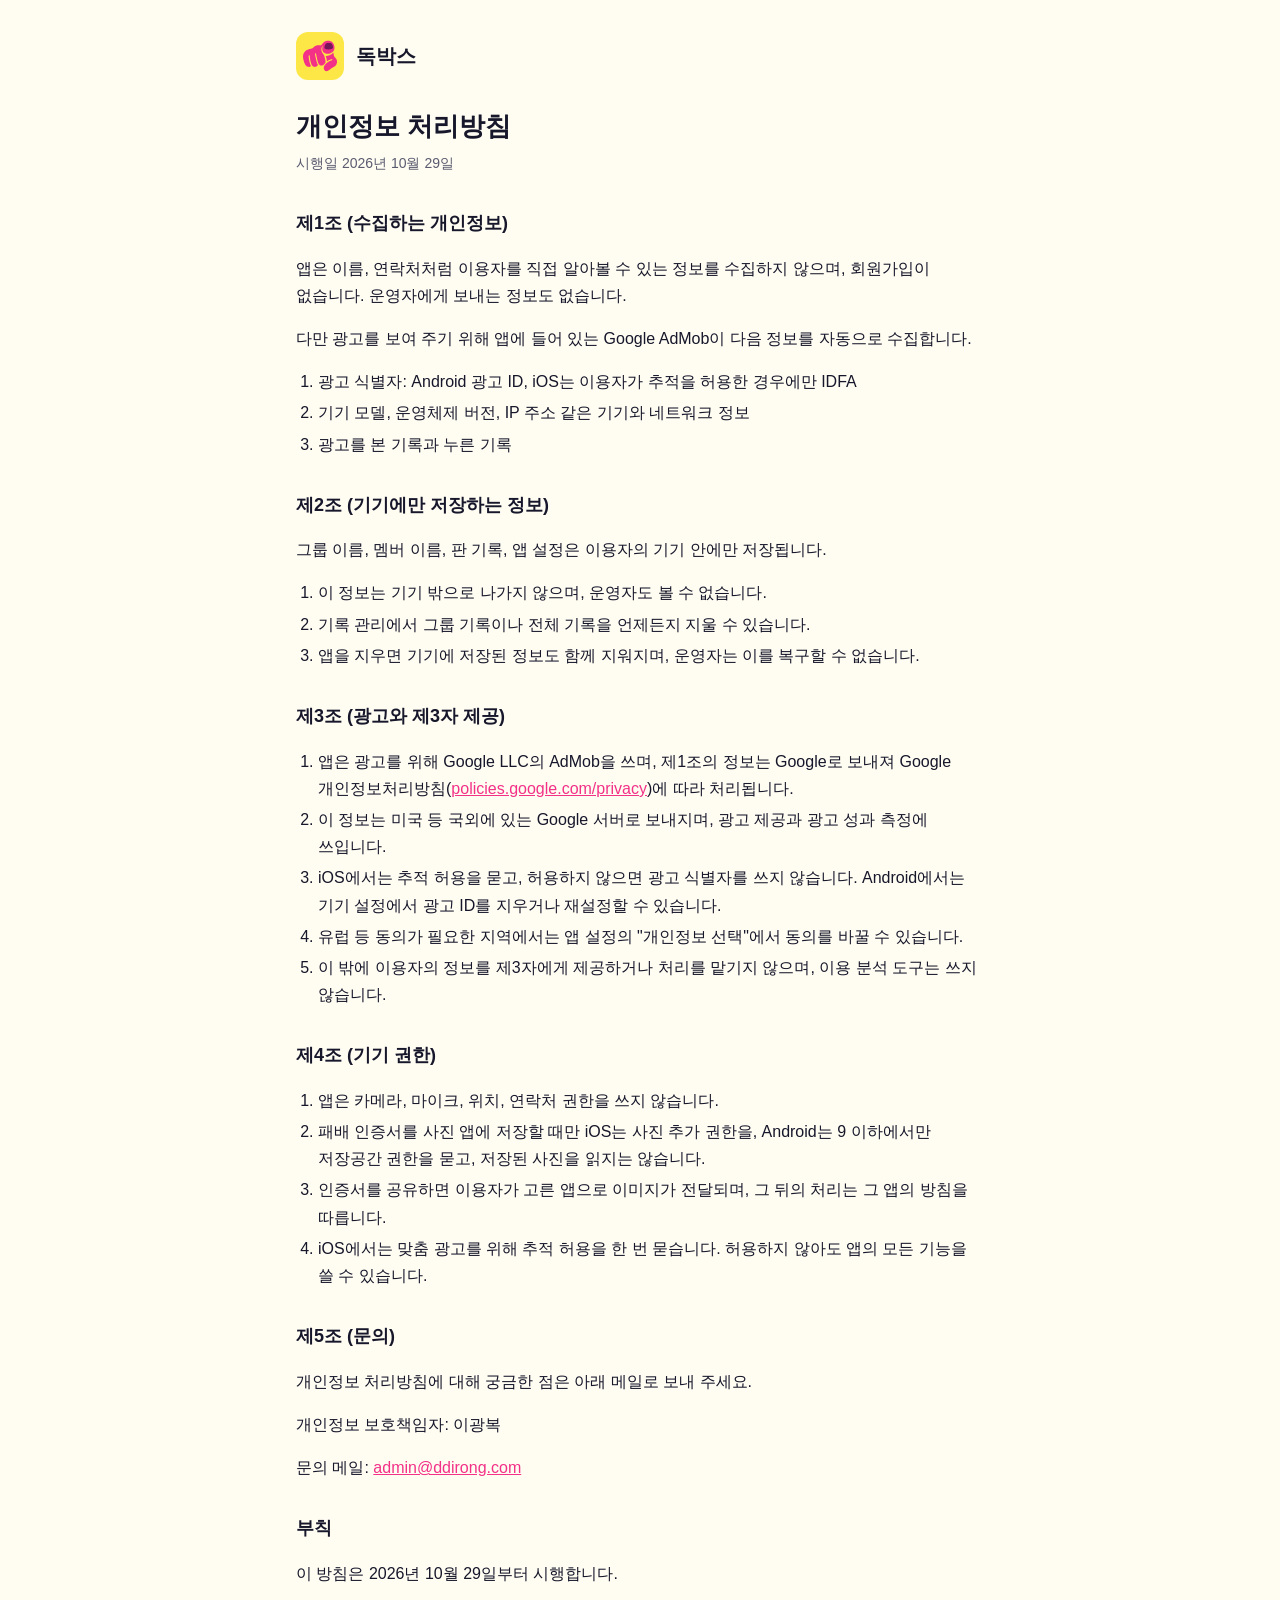
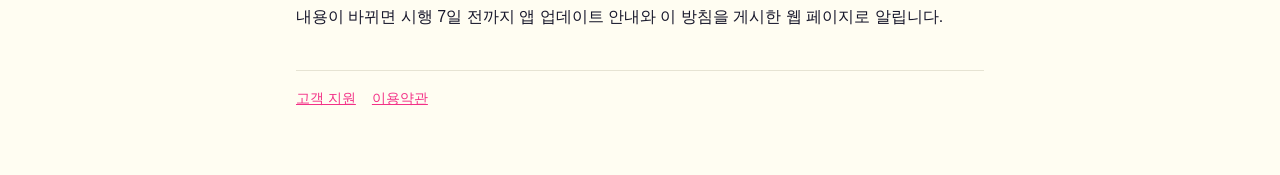
==== privacy.html @ 703f6ba3 "독박스 고객 지원, 개인정보 처리방침, 이용약관 페이지 Co-Authored-By: Claude Opus 5.5 <noreply@anthropic.com>" ====
<!doctype html>
<html lang="ko">
<head>
<meta charset="utf-8">
<meta name="viewport" content="width=device-width, initial-scale=1">
<title>독박스 개인정보 처리방침</title>
<link rel="icon" href="logo.svg">
<link rel="stylesheet" href="style.css">
</head>
<body>
<main>
<header><img src="logo.svg" alt=""><a href="./">독박스</a></header>
<h1>개인정보 처리방침</h1>
<p class="meta">시행일 2026년 10월 29일</p>

<h2>제1조 (수집하는 개인정보)</h2>
<p>앱은 이름, 연락처처럼 이용자를 직접 알아볼 수 있는 정보를 수집하지 않으며, 회원가입이 없습니다. 운영자에게 보내는 정보도 없습니다.</p>
<p>다만 광고를 보여 주기 위해 앱에 들어 있는 Google AdMob이 다음 정보를 자동으로 수집합니다.</p>
<ol>
<li>광고 식별자: Android 광고 ID, iOS는 이용자가 추적을 허용한 경우에만 IDFA</li>
<li>기기 모델, 운영체제 버전, IP 주소 같은 기기와 네트워크 정보</li>
<li>광고를 본 기록과 누른 기록</li>
</ol>

<h2>제2조 (기기에만 저장하는 정보)</h2>
<p>그룹 이름, 멤버 이름, 판 기록, 앱 설정은 이용자의 기기 안에만 저장됩니다.</p>
<ol>
<li>이 정보는 기기 밖으로 나가지 않으며, 운영자도 볼 수 없습니다.</li>
<li>기록 관리에서 그룹 기록이나 전체 기록을 언제든지 지울 수 있습니다.</li>
<li>앱을 지우면 기기에 저장된 정보도 함께 지워지며, 운영자는 이를 복구할 수 없습니다.</li>
</ol>

<h2>제3조 (광고와 제3자 제공)</h2>
<ol>
<li>앱은 광고를 위해 Google LLC의 AdMob을 쓰며, 제1조의 정보는 Google로 보내져 Google 개인정보처리방침(<a href="https://policies.google.com/privacy">policies.google.com/privacy</a>)에 따라 처리됩니다.</li>
<li>이 정보는 미국 등 국외에 있는 Google 서버로 보내지며, 광고 제공과 광고 성과 측정에 쓰입니다.</li>
<li>iOS에서는 추적 허용을 묻고, 허용하지 않으면 광고 식별자를 쓰지 않습니다. Android에서는 기기 설정에서 광고 ID를 지우거나 재설정할 수 있습니다.</li>
<li>유럽 등 동의가 필요한 지역에서는 앱 설정의 "개인정보 선택"에서 동의를 바꿀 수 있습니다.</li>
<li>이 밖에 이용자의 정보를 제3자에게 제공하거나 처리를 맡기지 않으며, 이용 분석 도구는 쓰지 않습니다.</li>
</ol>

<h2>제4조 (기기 권한)</h2>
<ol>
<li>앱은 카메라, 마이크, 위치, 연락처 권한을 쓰지 않습니다.</li>
<li>패배 인증서를 사진 앱에 저장할 때만 iOS는 사진 추가 권한을, Android는 9 이하에서만 저장공간 권한을 묻고, 저장된 사진을 읽지는 않습니다.</li>
<li>인증서를 공유하면 이용자가 고른 앱으로 이미지가 전달되며, 그 뒤의 처리는 그 앱의 방침을 따릅니다.</li>
<li>iOS에서는 맞춤 광고를 위해 추적 허용을 한 번 묻습니다. 허용하지 않아도 앱의 모든 기능을 쓸 수 있습니다.</li>
</ol>

<h2>제5조 (문의)</h2>
<p>개인정보 처리방침에 대해 궁금한 점은 아래 메일로 보내 주세요.</p>
<p>개인정보 보호책임자: 이광복</p>
<p>문의 메일: <a href="mailto:admin@ddirong.com">admin@ddirong.com</a></p>

<h2>부칙</h2>
<p>이 방침은 2026년 10월 29일부터 시행합니다.</p>
<p>내용이 바뀌면 시행 7일 전까지 앱 업데이트 안내와 이 방침을 게시한 웹 페이지로 알립니다.</p>

<nav>
<a href="./">고객 지원</a>
<a href="terms.html">이용약관</a>
</nav>
</main>
</body>
</html>
---- style.css ----
:root {
  --bg: #fffdf2;
  --ink: #17172b;
  --muted: #5b5b70;
  --accent: #f33187;
  --brand: #fde747;
  --line: #e6e3d3;
}
* { box-sizing: border-box; }
body {
  margin: 0;
  background: var(--bg);
  color: var(--ink);
  font-family: -apple-system, BlinkMacSystemFont, "Apple SD Gothic Neo", "Noto Sans KR", sans-serif;
  line-height: 1.7;
  word-break: keep-all;
}
main { max-width: 720px; margin: 0 auto; padding: 32px 16px 64px; }
header { display: flex; align-items: center; gap: 12px; margin-bottom: 24px; }
header img { width: 48px; height: 48px; border-radius: 12px; }
header a { color: inherit; text-decoration: none; font-weight: 800; font-size: 20px; }
h1 { font-size: 26px; margin: 0 0 4px; }
h2 { font-size: 18px; margin: 32px 0 8px; }
.meta { color: var(--muted); font-size: 14px; margin: 0 0 24px; }
ol, ul { padding-left: 22px; }
li { margin: 4px 0; }
a { color: var(--accent); }
nav { margin-top: 40px; padding-top: 16px; border-top: 1px solid var(--line); font-size: 14px; display: flex; gap: 16px; flex-wrap: wrap; }
.card { background: #fff; border: 1px solid var(--line); border-radius: 16px; padding: 20px; margin: 16px 0; }
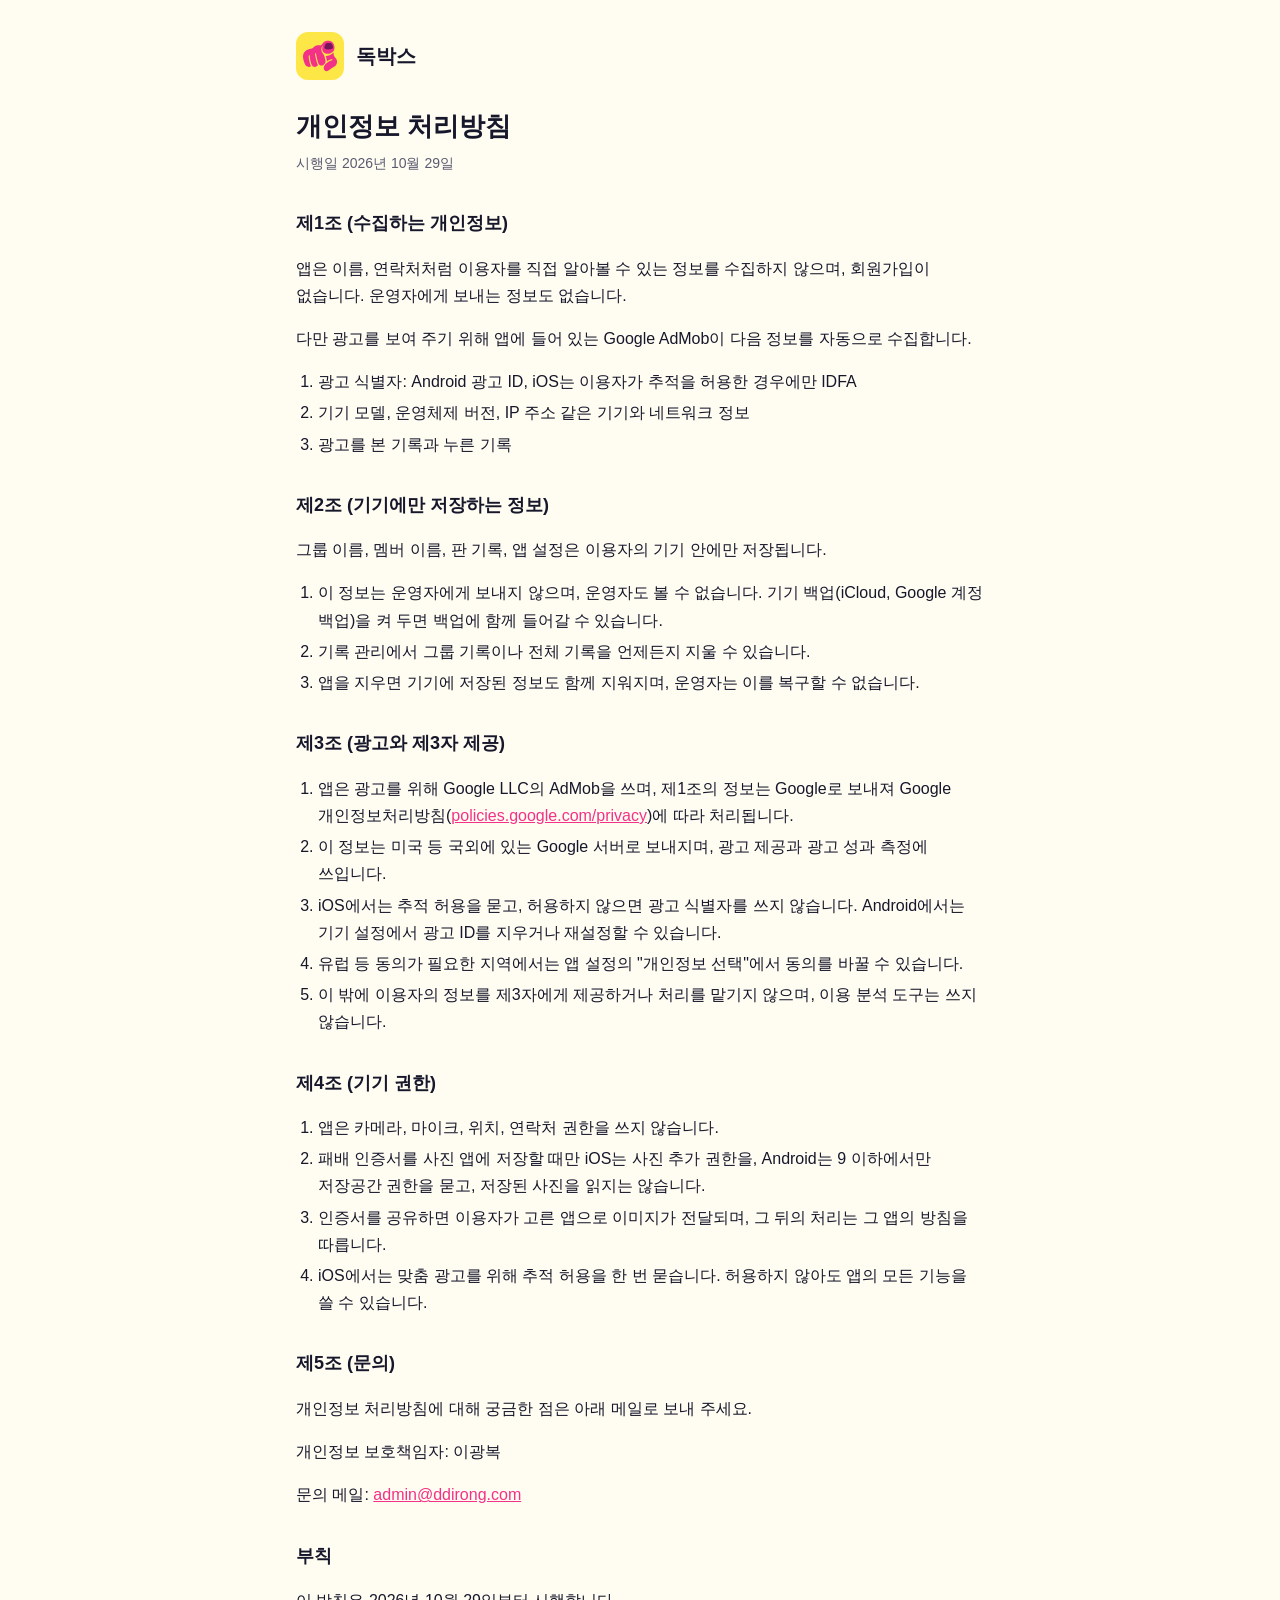
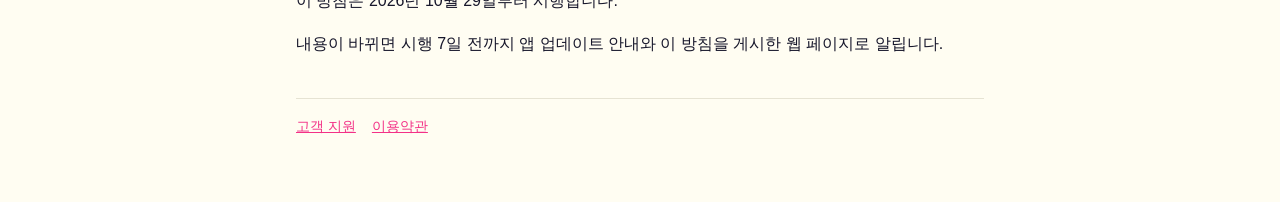
==== commit 54d30009: "약관 제2조 3항, 방침 제2조 백업 문구, 지원 페이지 답변 수정 Co-Authored-By: Claude Opus 5.5 <noreply@anthropic.com>" ====
--- a/privacy.html
+++ b/privacy.html
@@ -25,7 +25,7 @@
 <h2>제2조 (기기에만 저장하는 정보)</h2>
 <p>그룹 이름, 멤버 이름, 판 기록, 앱 설정은 이용자의 기기 안에만 저장됩니다.</p>
 <ol>
-<li>이 정보는 기기 밖으로 나가지 않으며, 운영자도 볼 수 없습니다.</li>
+<li>이 정보는 운영자에게 보내지 않으며, 운영자도 볼 수 없습니다. 기기 백업(iCloud, Google 계정 백업)을 켜 두면 백업에 함께 들어갈 수 있습니다.</li>
 <li>기록 관리에서 그룹 기록이나 전체 기록을 언제든지 지울 수 있습니다.</li>
 <li>앱을 지우면 기기에 저장된 정보도 함께 지워지며, 운영자는 이를 복구할 수 없습니다.</li>
 </ol>
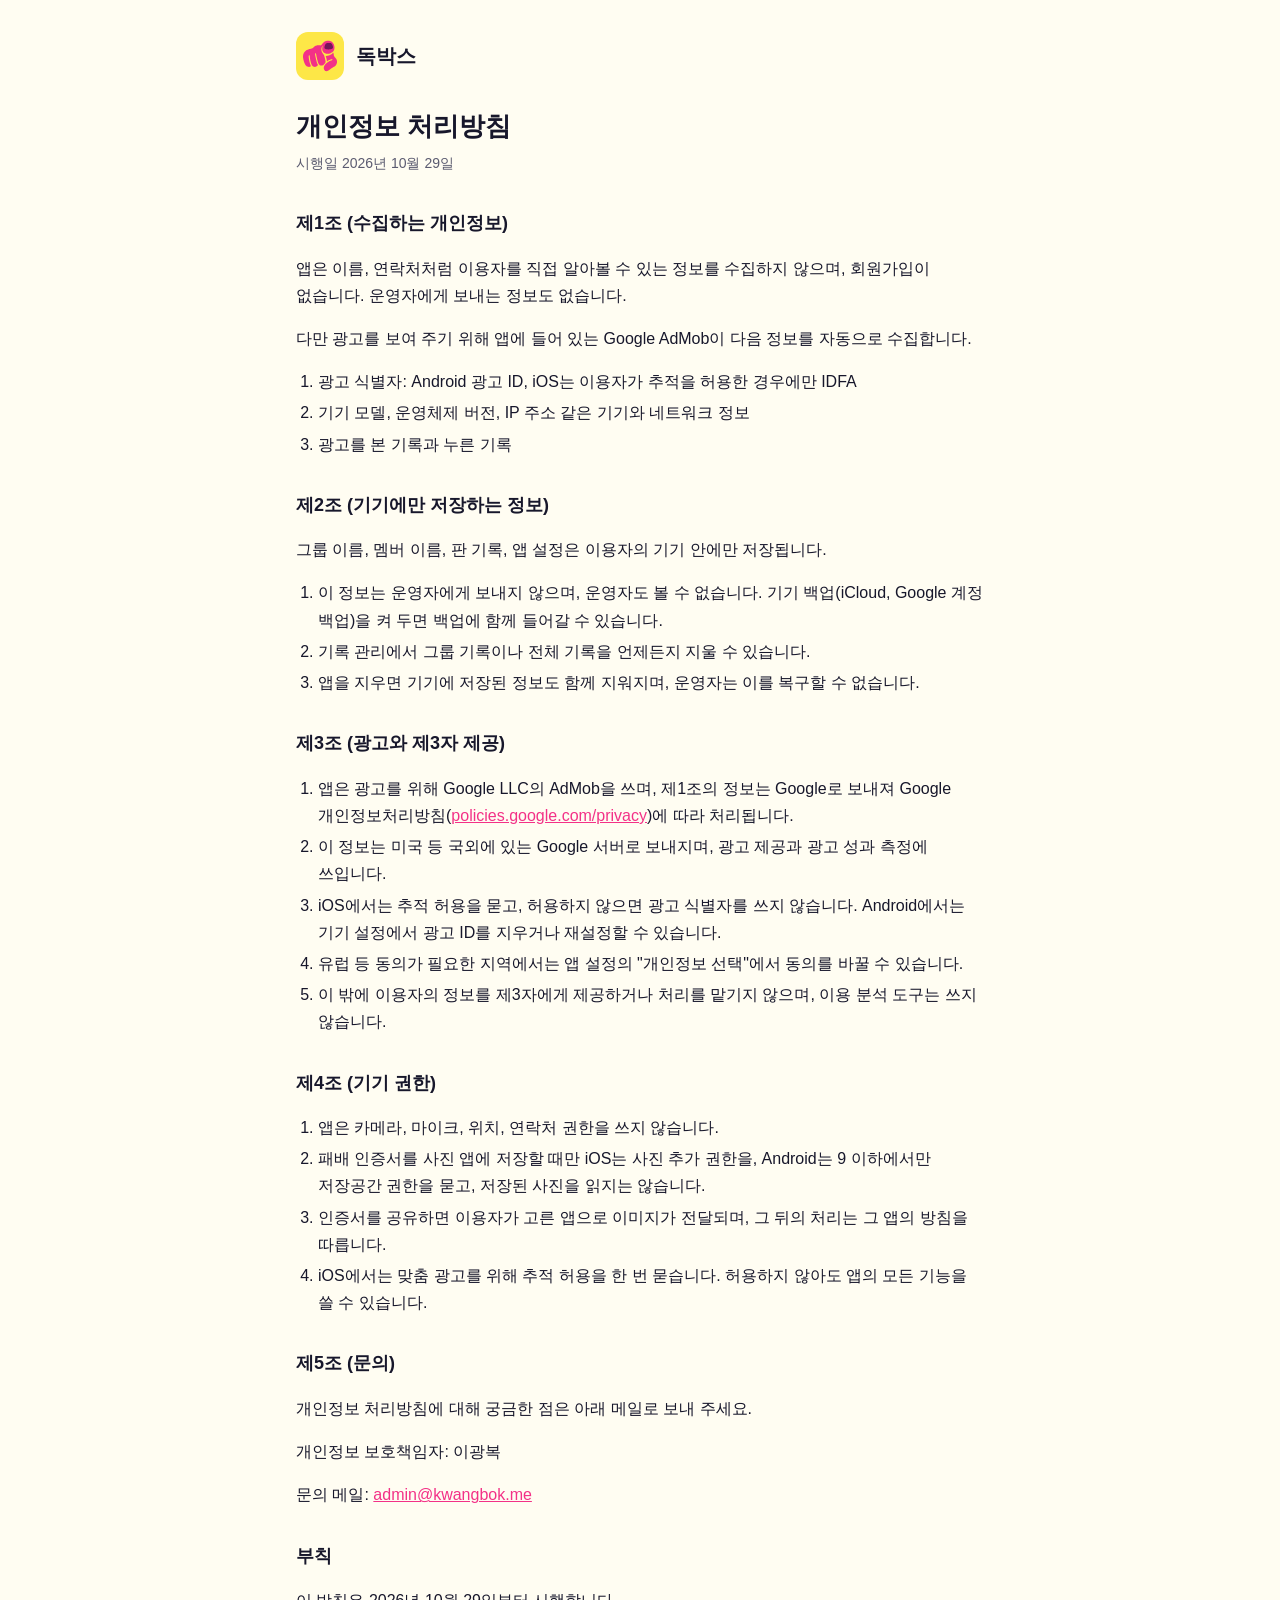
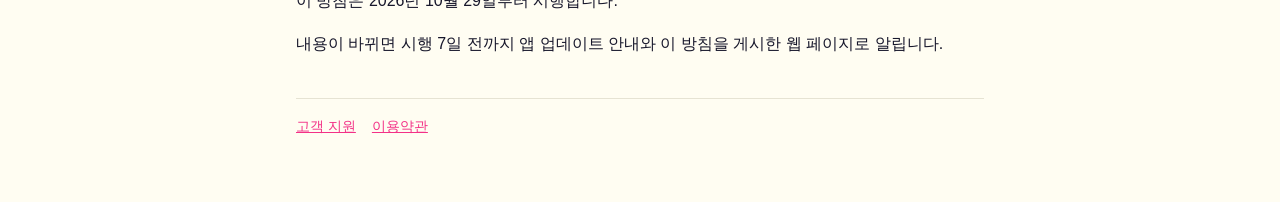
==== commit 0bbb2a00: "문의 메일을 admin@kwangbok.me 로 Co-Authored-By: Claude Opus 5.5 <noreply@anthropic.com>" ====
--- a/privacy.html
+++ b/privacy.html
@@ -50,7 +50,7 @@
 <h2>제5조 (문의)</h2>
 <p>개인정보 처리방침에 대해 궁금한 점은 아래 메일로 보내 주세요.</p>
 <p>개인정보 보호책임자: 이광복</p>
-<p>문의 메일: <a href="mailto:admin@ddirong.com">admin@ddirong.com</a></p>
+<p>문의 메일: <a href="mailto:admin@kwangbok.me">admin@kwangbok.me</a></p>
 
 <h2>부칙</h2>
 <p>이 방침은 2026년 10월 29일부터 시행합니다.</p>
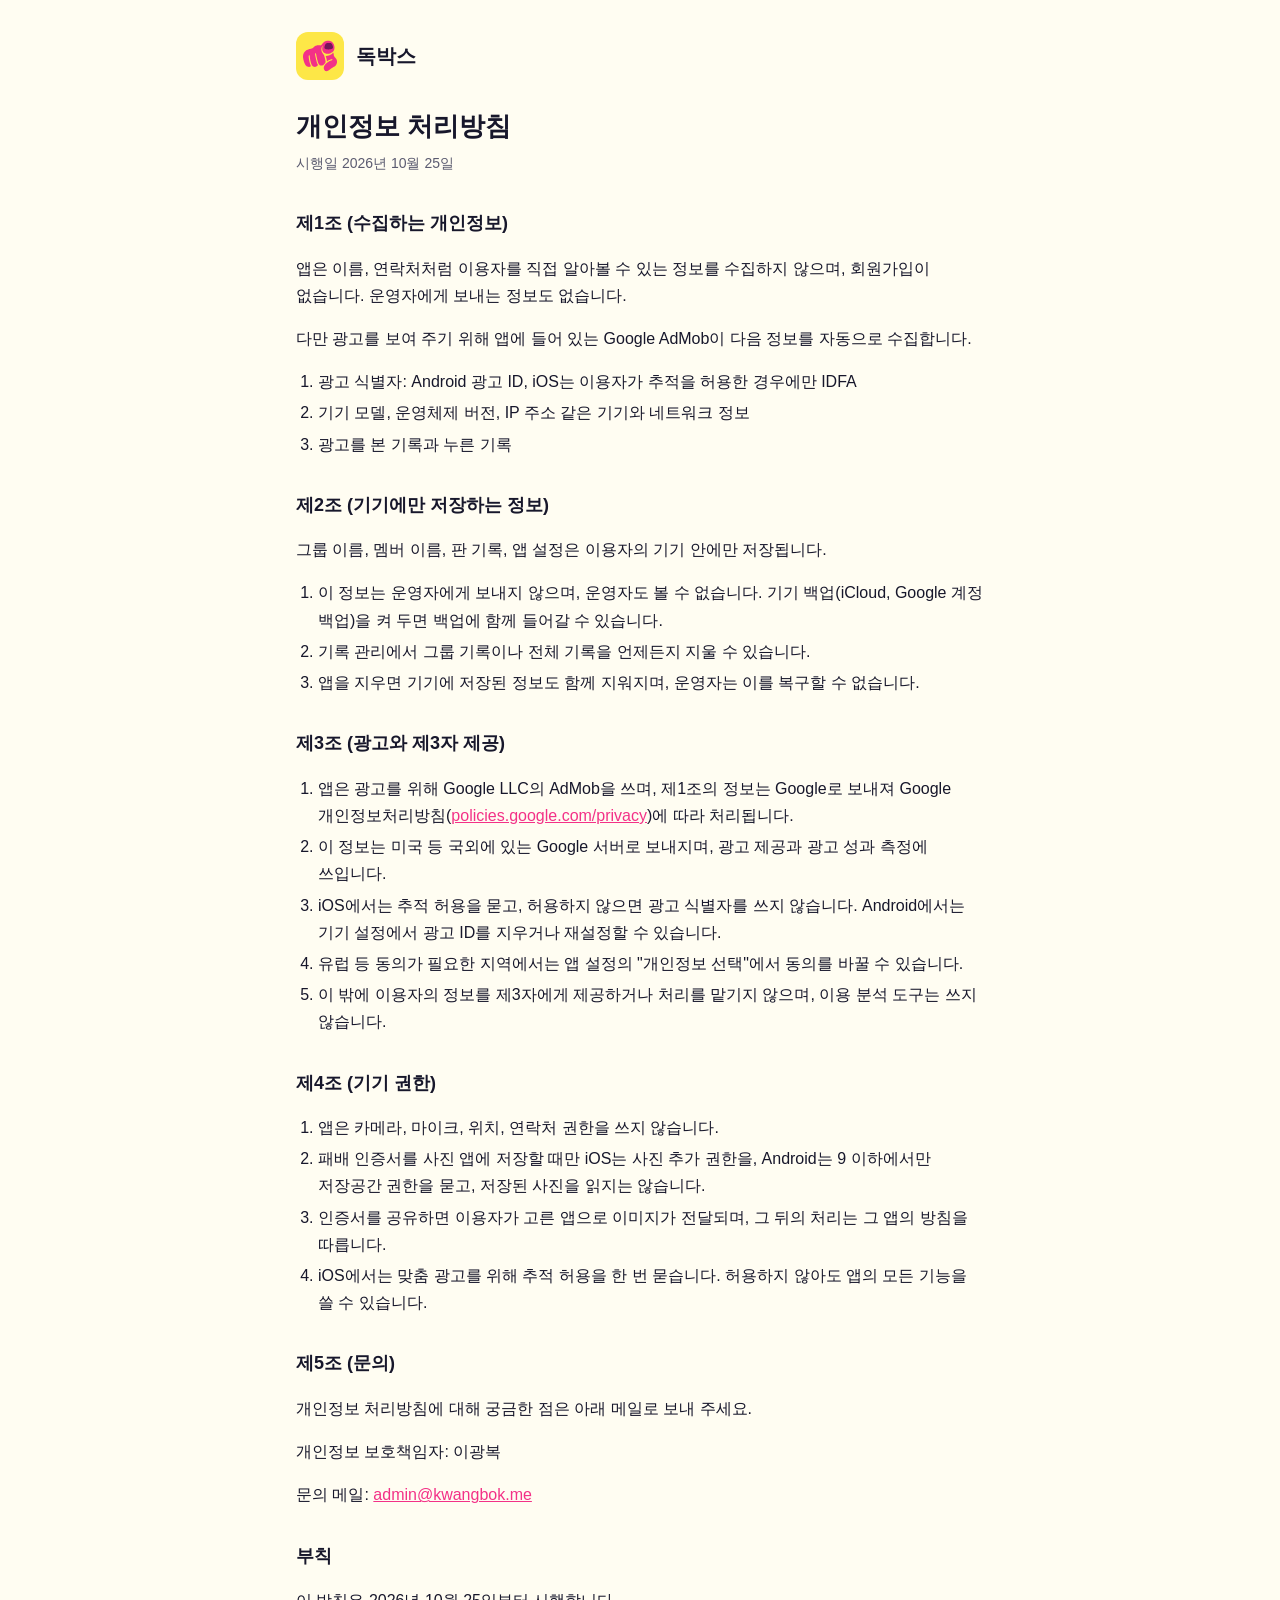
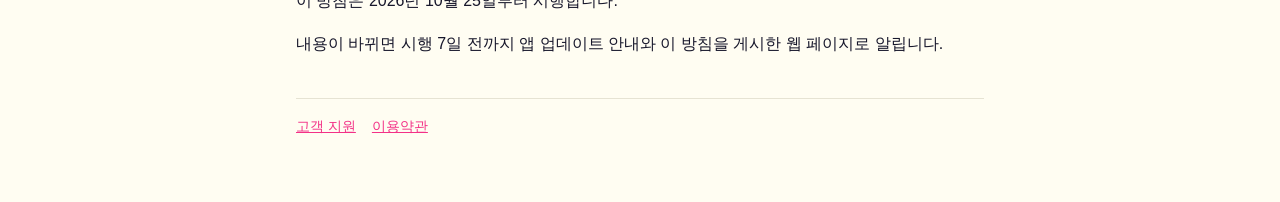
==== commit df74fadb: "docs: 개인정보 처리방침과 이용약관 시행일을 2026년 10월 25일로 변경 Co-Authored-By: Claude Sonnet 5.5 <noreply@anthropic.co" ====
--- a/privacy.html
+++ b/privacy.html
@@ -11,7 +11,7 @@
 <main>
 <header><img src="logo.svg" alt=""><a href="./">독박스</a></header>
 <h1>개인정보 처리방침</h1>
-<p class="meta">시행일 2026년 10월 29일</p>
+<p class="meta">시행일 2026년 10월 25일</p>
 
 <h2>제1조 (수집하는 개인정보)</h2>
 <p>앱은 이름, 연락처처럼 이용자를 직접 알아볼 수 있는 정보를 수집하지 않으며, 회원가입이 없습니다. 운영자에게 보내는 정보도 없습니다.</p>
@@ -53,7 +53,7 @@
 <p>문의 메일: <a href="mailto:admin@kwangbok.me">admin@kwangbok.me</a></p>
 
 <h2>부칙</h2>
-<p>이 방침은 2026년 10월 29일부터 시행합니다.</p>
+<p>이 방침은 2026년 10월 25일부터 시행합니다.</p>
 <p>내용이 바뀌면 시행 7일 전까지 앱 업데이트 안내와 이 방침을 게시한 웹 페이지로 알립니다.</p>
 
 <nav>
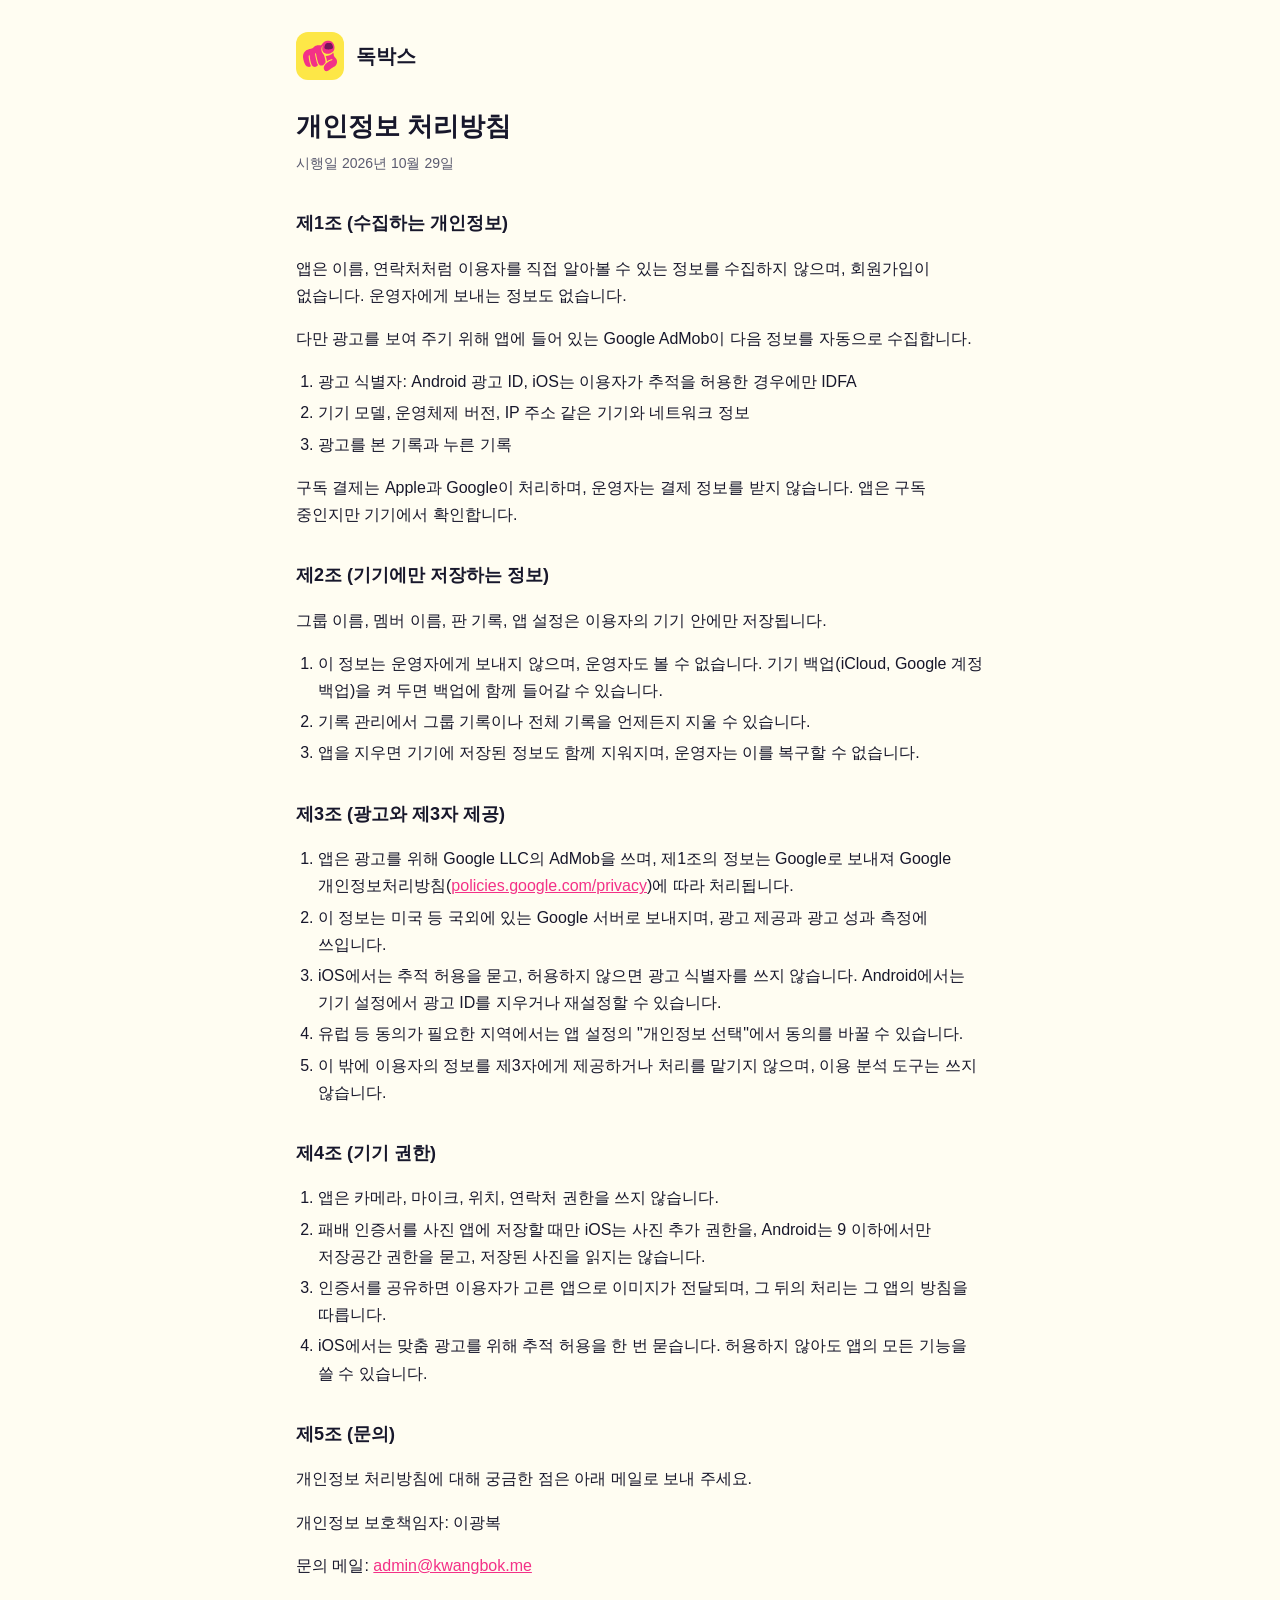
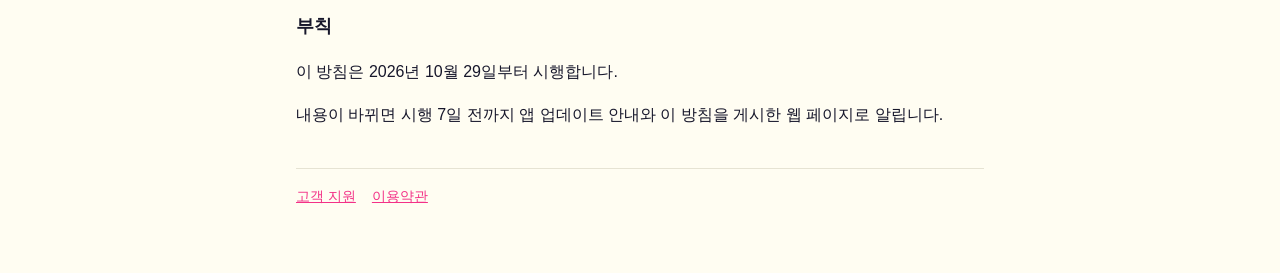
==== commit a976d9de: "docs: 광고 제거 구독 반영(약관 제6조, 처리방침 결제 문장), 시행일 2026년 10월 29일 - 앱 1.1.0 안 문서와 같게 이용약관 제2조에 유료 구독 문장, 제6조(" ====
--- a/privacy.html
+++ b/privacy.html
@@ -11,7 +11,7 @@
 <main>
 <header><img src="logo.svg" alt=""><a href="./">독박스</a></header>
 <h1>개인정보 처리방침</h1>
-<p class="meta">시행일 2026년 10월 25일</p>
+<p class="meta">시행일 2026년 10월 29일</p>
 
 <h2>제1조 (수집하는 개인정보)</h2>
 <p>앱은 이름, 연락처처럼 이용자를 직접 알아볼 수 있는 정보를 수집하지 않으며, 회원가입이 없습니다. 운영자에게 보내는 정보도 없습니다.</p>
@@ -21,6 +21,7 @@
 <li>기기 모델, 운영체제 버전, IP 주소 같은 기기와 네트워크 정보</li>
 <li>광고를 본 기록과 누른 기록</li>
 </ol>
+<p>구독 결제는 Apple과 Google이 처리하며, 운영자는 결제 정보를 받지 않습니다. 앱은 구독 중인지만 기기에서 확인합니다.</p>
 
 <h2>제2조 (기기에만 저장하는 정보)</h2>
 <p>그룹 이름, 멤버 이름, 판 기록, 앱 설정은 이용자의 기기 안에만 저장됩니다.</p>
@@ -53,7 +54,7 @@
 <p>문의 메일: <a href="mailto:admin@kwangbok.me">admin@kwangbok.me</a></p>
 
 <h2>부칙</h2>
-<p>이 방침은 2026년 10월 25일부터 시행합니다.</p>
+<p>이 방침은 2026년 10월 29일부터 시행합니다.</p>
 <p>내용이 바뀌면 시행 7일 전까지 앱 업데이트 안내와 이 방침을 게시한 웹 페이지로 알립니다.</p>
 
 <nav>
